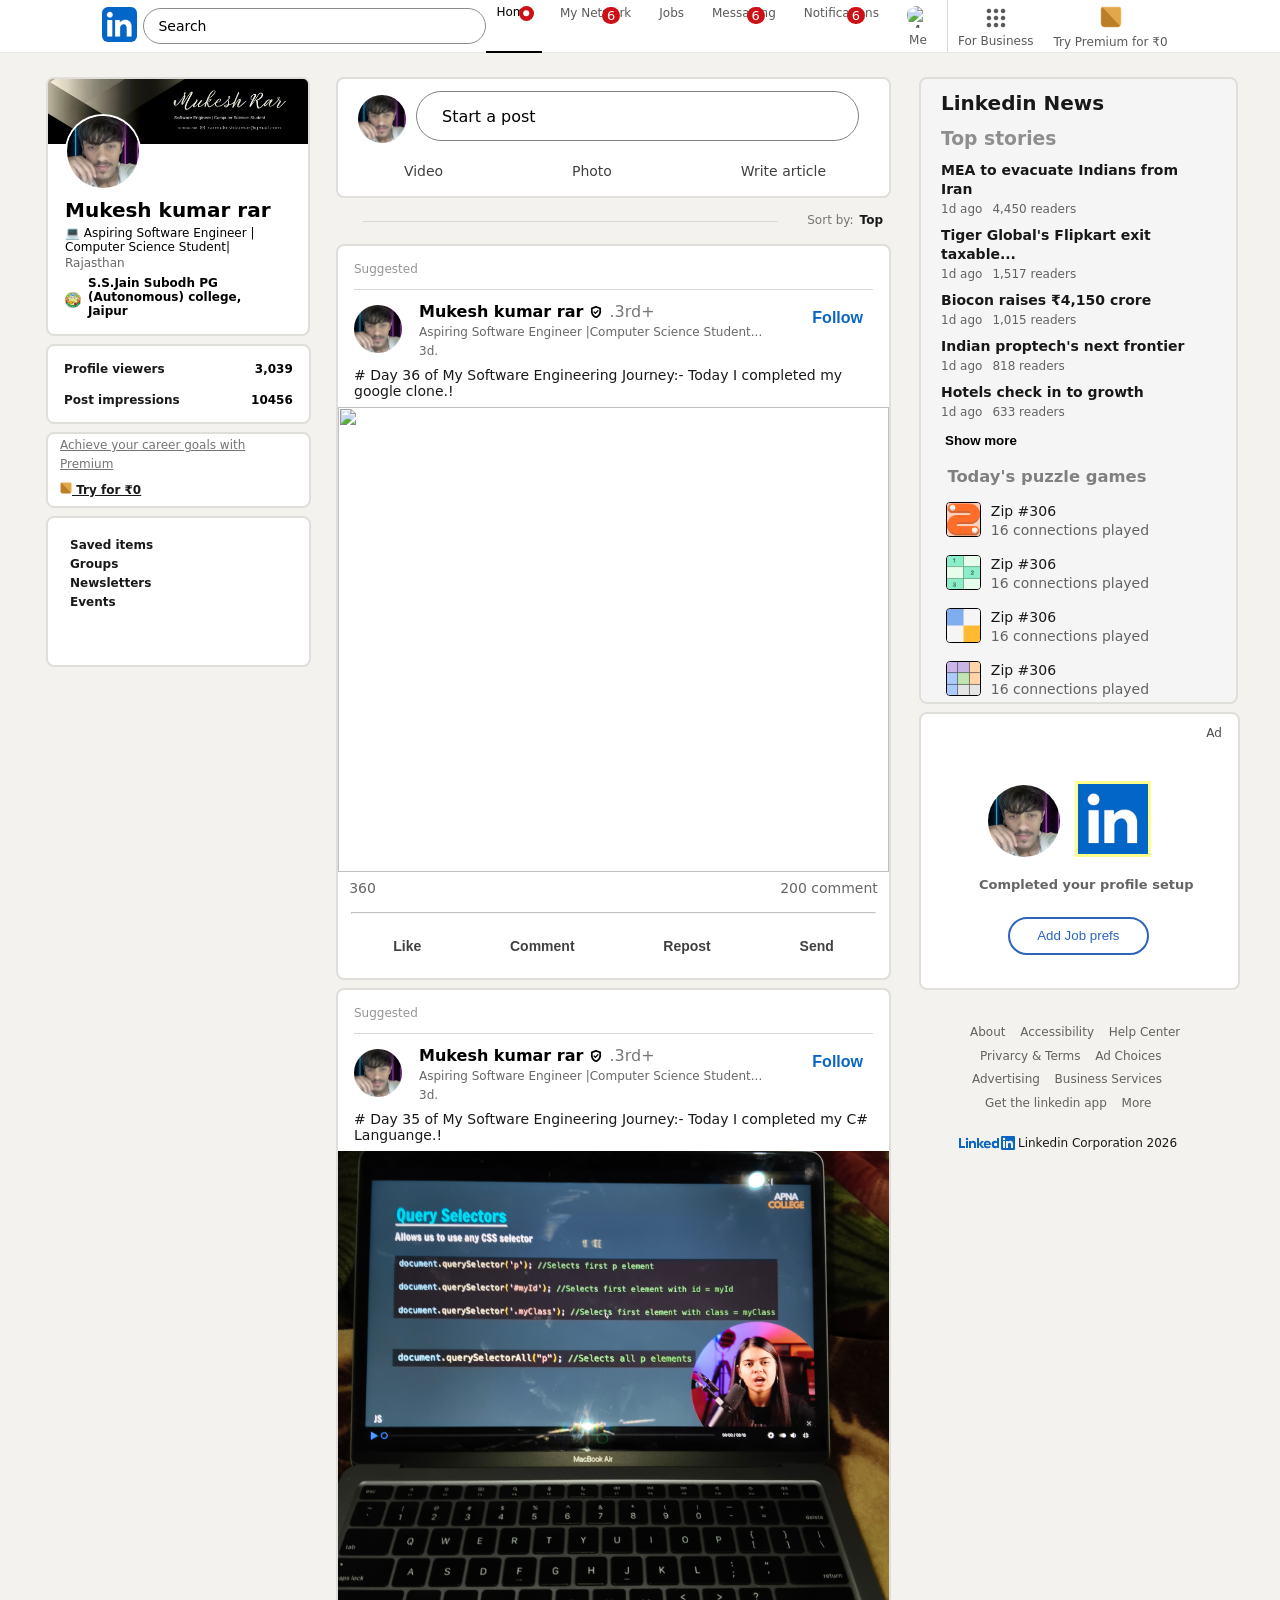
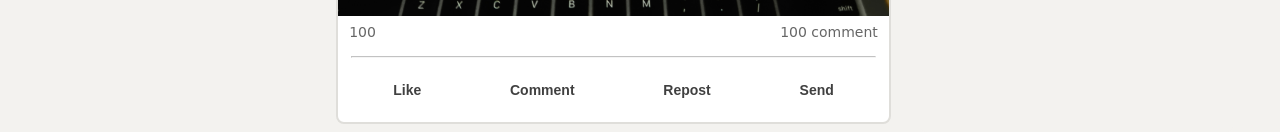
==== index1.html @ 165aaa83 "A responsive Linkedin clone built using HTML and CSS." ====
<!DOCTYPE html>
<html lang="en">

<head>
    <meta charset="UTF-8">
    <meta name="viewport" content="width=device-width, initial-scale=1.0">
    <title>Linkedin</title>

    <!-- Import Font Asswome Icon -->
    <link rel="stylesheet" href="https://cdnjs.cloudflare.com/ajax/libs/font-awesome/7.0.1/css/all.min.css"
        integrity="sha512-2SwdPD6INVrV/lHTZbO2nodKhrnDdJK9/kg2XD1r9uGqPo1cUbujc+IYdlYdEErWNu69gVcYgdxlmVmzTWnetw=="
        crossorigin="anonymous" referrerpolicy="no-referrer" />

    <!--Import Google Fonts-->
    <link rel="stylesheet"
        href="https://fonts.googleapis.com/css2?family=Material+Symbols+Outlined:opsz,wght,FILL,GRAD@24,400,0,0" />

    <!-- add logo of our website in title -->
    <link rel="icon" href="./assets/Linkedin_Logo3.png">
    <title>Linkedin</title>

    <!-- import our css file -->
    <link rel="stylesheet" href="style1.css">

    <!-- import google fonts -->
    <link rel="preconnect" href="https://fonts.googleapis.com">
    <link rel="preconnect" href="https://fonts.gstatic.com" crossorigin>
    <link href="https://fonts.googleapis.com/css2?family=Montserrat:wght@300;400;500;600;700&display=swap"
        rel="stylesheet">

</head>

<body>
    
    <div class="main">

        <div class="nva-bar">
            <div class="left">
                <a href="#">
                    <img src="./assets/Linkedin_Logo3.png" alt="Linkedin Logo">
                </a>
                <div class="search-bar">
                    <div class="search"><i class="fa-solid fa-magnifying-glass"></i> <span class="search-span">Search</span></div>
                </div>
            </div>

            <div class="right">
    
                <a class="nav-item active" href="#">
                    <i class="fa-solid fa-house" style="color: black;"></i>
                    <span>Home</span>
                    <em class="badgeHome"><div class="dot"></div></em>
                </a>
                
                <a class="nav-item" href="#">
                    <i class="fa-solid fa-user-group"></i>
                    <span>My Network</span>
                    <em class="badgeNetwork">6</em>
                </a>
                
                <a class="nav-item" href="#">
                    <i class="fa-solid fa-briefcase"></i>
                    <span>Jobs</span>
                </a>
                
                <a class="nav-item" href="#">
                    <i class="fa-solid fa-comment-dots"></i>
                    <span>Messaging</span>
                    <em class="badgeMessage">6</em>
                </a>
                
                <a class="nav-item" href="#">
                    <i class="fa-solid fa-bell"></i>
                    <span>Notifications</span>
                    <em class="badgeNotifications">6</em>
                </a>
                
                <a class="nav-item" href="#">
                    <img class="avatar" src="https://i.pravatar.cc/40?img=12" alt="Me">
                    <span class="imgspan">Me<i class="fa-solid fa-caret-down down"></i></span>
                
                </a>

                <div class="most-rigmt" style="border-left: 1px solid rgb(215, 215, 215) ;">
        
                    <a class="nav-item" href="#">
                        <!-- <i class="fa-solid fa-table-cells"></i> -->
                        <span class="material-symbols-outlined" style="font-size: 28px;padding-top: 4px;">
                            apps
                        </span>
                        <span style="margin-top: -8px;margin-bottom: 3px;">For Business<i class="fa-solid fa-caret-down down"></i></span>
               
                    </a>

                    <a class="nav-item" href="#">
                        <!-- <i class="fa-solid fa-comment-dots"></i> -->
                        <img src="./assets/premium-icon.png" alt="Premium-logo" class="premium-icon-image">
                        <span>Try Premium for ₹0</span>
                      
                    </a>
                    
                </div>

            </div>
        </div>

        <div class="page1">

            <div class="page1-content">

                <aside class="left-asides">

                    <div class="profile">
                        <div class="profile-banner">
                            <img src="./assets/Linkedin_Banner2.png" alt="profile banner">
                            <div class="profile-image">
                                <img src="./assets/Mukesh10.png" alt="profile image">
                            </div>
                        </div>
                        <div class="profile-info">
                            <h3>Mukesh kumar rar</h3>
                            <p class="tag">💻 Aspiring Software Engineer |<br>Computer Science Student|</p>
                            <p class="state">Rajasthan</p>
                            <img src="./assets/subodh-college-logo.jpeg" alt="college logo">
                            <p class="college-name">S.S.Jain Subodh PG <br> (Autonomous) college,<br>Jaipur</p>
                        </div>
                    </div>

                    <div class="analytics">

                        <div class="content">
                            <a href="#">Profile viewers</a>
                            <span>3,039</span>
                        </div>

                        <div class="content">
                            <a href="#">Post impressions</a>
                            <span>10456</span>
                        </div>

                    </div>

                    <div class="premium-left">

                        <a href="#" class="texts" style="opacity: 0.6;">Achieve your career goals with <br> Premium</br></a>
                        <a href="#" class="premium-img" style="font-weight: 700;"> <img src="./assets/premium-icon.png" alt=""> Try for ₹0</a>
                       
                    </div>

                    <div class="save-third-box">
                        <a href="#"><i class="fa-solid fa-bookmark"></i>Saved items</a><br>
                        <a href="#"><i class="fa-solid fa-people-line"></i>Groups</a><br>
                        <a href="#"><i class="fa-solid fa-newspaper"></i>Newsletters</a><br>
                        <a href="#"><i class="fa-solid fa-calendar"></i>Events</a><br>
                    </div> 

                </aside>

                <div class="two">

                    <main class="main-content">

                        <div class="first-p">

                            <div class="start-post">
                                <a href="#"><img src="./assets/Mukesh10.png" alt="" height="22px" width="22px"></a>
                                <div class="post-section"><span>Start a post</span></div>
                            </div>
                            <div class="start-post-nav">
                                <div class="video"><i class="fa-brands fa-youtube" style="color: rgb(40, 127, 40);"></i> Video</div>
                                <div class="photo"><i class="fa-regular fa-image" style="color:rgb(9, 122, 227)"></i> Photo</div>
                                <div class="Write-artical"><i class="fa-regular fa-newspaper" style="color: rgb(219, 118, 35);"></i> Write article</div>
                            </div>

                        </div>

                        <div class="second-p">
                          
                            <hr style="width: 75%; color: #00000033;opacity: 0.3;" >
                            <div class="content" style="display: flex;"><span style="opacity: 0.6; color: rgb(33, 33, 33);">Sort by:</span><span class="Top" style="opacity: 1; font-weight: 600; color: #000000e6;">Top</span><i class="fa-solid fa-caret-down"></i></div> 

                        </div>

                        <div class="third-p">

                            <!--First post-->
                            <div class="firstpost">
                                
                                <div class="heading">

                                    <div class="text">
                                        <span>Suggested</span>
                                    </div>

                                    <div class="icons">
                                        <i class="fa-solid fa-ellipsis"></i>
                                        <i class="fa-solid fa-xmark"></i>
                                    </div>

                                </div>

                                <div class="second">

                                    <a href="#"><img src="./assets/Mukesh10.png" alt="post-logo"></a>

                                    <div class="post-tital">
                                        <div class="info">
                                            <span class="name">Mukesh kumar rar</span>
                                            <span class="material-symbols-outlined" style="  font-size: 14px;font-weight: 700;">verified_user</span><span style="opacity: 0.9; color: #00000099;">.3rd+</span>
                                        </div>
                                        <span class="title-tag">Aspiring Software Engineer |Computer Science Student...</span><br>
                                        <span style="font-size: 12px; color: #00000099;"> 3d. <i class="fa-solid fa-earth-asia"></i></span>
                                    </div>

                                    <button><i class="fa-solid fa-plus"></i>Follow</button>
                                </div>

                                <div class="third">
                                    <div class="post-info"># Day 36 of My Software Engineering Journey:-
                                    Today I completed my google clone.!</div>
                                    <div class="media">
                                        <img src="./assets/class.jpg" alt="">
                                    </div>
                                </div>

                                <div class="fourth">
                                    <div class="top">
                                        <div class="left">
                                            <span><i class="fa-regular fa-thumbs-up"></i><i class="fa-solid fa-face-laugh-squint" style="color: aquamarine; margin-left: -9px;"></i></span><span style="font-size: 14px; color:#00000099;" class="like-count">360</span>
                                        </div>
                                        <div class="right">
                                            <span style="font-size: 14px; color: #00000099;">200 comment</span>
                                        </div>
                                    </div>
                                    <hr style="width: 95%; height: 0px; opacity: 0.6;">
                                    <div class="bottom">
                                        <div class="right">
                                            <button><i class="fa-regular fa-thumbs-up"></i>Like</button>
                                            <button><i class="fa-regular fa-message"></i>Comment</button>
                                            <button><i class="fa-solid fa-repeat"></i>Repost</button>
                                            <button><i class="fa-solid fa-paper-plane"></i>Send</button>
                                        </div>
                                    </div>
                                </div>

                            </div>
                            <!--second post-->
                            <div class="firstpost">
                            
                                <div class="heading">
                            
                                    <div class="text">
                                        <span>Suggested</span>
                                    </div>
                            
                                    <div class="icons">
                                        <i class="fa-solid fa-ellipsis"></i>
                                        <i class="fa-solid fa-xmark"></i>
                                    </div>
                            
                                </div>
                            
                                <div class="second">
                            
                                    <a href="#"><img src="./assets/Mukesh10.png" alt="post-logo"></a>
                            
                                    <div class="post-tital">
                                        <div class="info">
                                            <span class="name">Mukesh kumar rar</span>
                                            <span class="material-symbols-outlined"
                                                style="  font-size: 14px;font-weight: 700;">verified_user</span><span
                                                style="opacity: 0.9; color: #00000099;">.3rd+</span>
                                        </div>
                                        <span class="title-tag">Aspiring Software Engineer |Computer Science Student...</span><br>
                                        <span style="font-size: 12px; color: #00000099;"> 3d. <i class="fa-solid fa-earth-asia"></i></span>
                                    </div>
                            
                                    <button><i class="fa-solid fa-plus"></i>Follow</button>

                                </div>
                            
                                <div class="third">
                                    <div class="post-info"># Day 35 of My Software Engineering Journey:-
                                        Today I completed my C# Languange.!</div>
                                    <div class="media">
                                        <img src="./assets/selector.jpg" alt="">
                                    </div>
                                </div>
                            
                                <div class="fourth">

                                    <div class="top">
                                        <div class="left">
                                            <span><i class="fa-regular fa-thumbs-up"></i><i class="fa-solid fa-face-laugh-squint"
                                                    style="color: aquamarine; margin-left: -9px;"></i></span><span
                                                style="font-size: 14px; color:#00000099;" class="like-count">100</span>
                                        </div>
                                        <div class="right">
                                            <span style="font-size: 14px; color: #00000099;">100 comment</span>
                                        </div>
                                    </div>

                                    <hr style="width: 95%; height: 0px; opacity: 0.6;">

                                    <div class="bottom">
                                        <div class="right">
                                            <button><i class="fa-regular fa-thumbs-up"></i>Like</button>
                                            <button><i class="fa-regular fa-message"></i>Comment</button>
                                            <button><i class="fa-solid fa-repeat"></i>Repost</button>
                                            <button><i class="fa-solid fa-paper-plane"></i>Send</button>
                                        </div>
                                    </div>

                                </div>
                            
                            </div>

                        </div>

                    </main>
                
                    <aside class="right-asides">

                        <div class="first-section">

                            <div class="side-bar-heading">

                                <h2>Linkedin News</h2>

                                <!-- <span><i class="fa-solid fa-square-info"></i></span> -->
                                <!-- <span><i class="fa-solid fa-circle-info"></i></span> -->
                                <span><i class="fa-solid fa-info"></i></span>

                            </div>

                            <div class="side-bar-top-story">
                                <h3>Top stories</h3>
                            </div>

                            <div class="all-links">

                                <div class="list1">
                                    <a href="#">MEA to evacuate Indians from Iran</a><br>
                                    <span>1d ago<i class="fa-solid fa-circle" class="icons-dot"></i>4,450 readers</span>
                                </div>
                                <div class="list1">
                                    <a href="#">Tiger Global's Flipkart exit taxable...</a><br>
                                    <span>1d ago<i class="fa-solid fa-circle" class="icons-dot"></i>1,517 readers</span>
                                </div>
                                <div class="list1">
                                    <a href="#">Biocon raises ₹4,150 crore</a><br>
                                    <span>1d ago<i class="fa-solid fa-circle" class="icons-dot"></i>1,015 readers</span>
                                </div>
                                <div class="list1">
                                    <a href="#">Indian proptech's next frontier</a><br>
                                    <span>1d ago<i class="fa-solid fa-circle" class="icons-dot"></i>818 readers</span>
                                </div>
                                <div class="list1">
                                    <a href="#">Hotels check in to growth</a><br>
                                    <span>1d ago<i class="fa-solid fa-circle" class="icons-dot"></i>633 readers</span>
                                </div>

                            </div>

                            <button>Show more<i class="fa-solid fa-chevron-down" style="margin-left: 3px;"></i></button>

                            <div class="gameing-section">
                        
                                <div class="game-heading">
                                    <h3>Today's puzzle games</h3>
                                </div>
                                
                                <div class="allgames">
                                    
                                    <div class="game1">

                                        <img src="./assets/orange_icon_128.png" alt="">

                                        <div class="game1-info">

                                            <div class="game1-title">
                                                <span class="first-span">Zip #306</span><br>
                                                <span class="second-span">16 connections played</span>
                                            </div>
                                            
                                            <div class="game1-icon">
                                                <i class="fa-solid fa-chevron-right"></i>
                                            </div>

                                        </div>

                                    </div>

                                    <div class="game2">

                                        <img src="./assets/icon_128.png" alt="">
                                        
                                        <div class="game2-info">
                                        
                                            <div class="game2-title">
                                                <span class="first-span">Zip #306</span><br>
                                                <span class="second-span">16 connections played</span>
                                            </div>
                                        
                                            <div class="game2-icon">
                                                <i class="fa-solid fa-chevron-right"></i>
                                            </div>
                                        
                                        </div>

                                    </div>

                                    <div class="game3">

                                        <img src="./assets/blue_yellow_icon_128.png" alt="">
                                        
                                        <div class="game3-info">
                                        
                                            <div class="game3-title">
                                                <span class="first-span">Zip #306</span><br>
                                                <span class="second-span">16 connections played</span>
                                            </div>
                                        
                                            <div class="game3-icon">
                                                <i class="fa-solid fa-chevron-right"></i>
                                            </div>
                                        
                                        </div>

                                    </div>

                                    <div class="game4">

                                        <img src="./assets/grid_icon_128_v2.png" alt="">
                                        
                                        <div class="game4-info">
                                        
                                            <div class="game4-title">
                                                <span class="first-span">Zip #306</span><br>
                                                <span class="second-span">16 connections played</span>
                                            </div>
                                        
                                            <div class="game4-icon">
                                                <i class="fa-solid fa-chevron-right"></i>
                                            </div>
                                        
                                        </div>

                                    </div>

                                </div>

                                <!-- <ul>
                                    <li>
                                        <a href="#">
                                            <div class="game1">

                                                <img src="./assets/orange_icon_128.png" alt="">
                                                <div class="game1-info">
                                                   
                                                   <div class="content">
                                                        <span class="game-name">Zip #306</span><br>
                                                        <span class="game-state">16 connections played</span>
                                                    </div>

                                                    <div class="game1-icon">
                                                        <i class="fa-solid fa-chevron-right"></i>
                                                    </div>
                                                  
                                                </div>

                                            </div>
                                        </a>
                                    </li>
                                     <li>
                                        <a href="#">
                                            <div class="game2">
                                                <img src="./assets/icon_128.png" alt="">
                                                <div class="game2-info"></div>
                                            </div>
                                        </a>
                                    </li>
                                    <li>
                                        <a href="#">
                                            <div class="game3">
                                                <img src="./assets/blue_yellow_icon_128.png" alt="">
                                                <div class="game3-info"></div>
                                            </div>
                                        </a>
                                    </li>
                                    <li>
                                        <a href="#">
                                            <div class="game4">
                                                <img src="./assets/grid_icon_128_v2.png" alt="">
                                                <div class="game4-info"></div>
                                            </div>
                                        </a>
                                    </li>
                                </ul> -->

                            </div>

                            <button class="last-button">Show more<i class="fa-solid fa-chevron-down" style="margin-left: 3px;"></i></button>

                        </div>

                        <div class="second-section">


                            <div class="icons">
                                <span style="font-size: 12px;">Ad</span><i class="fa-solid fa-ellipsis"></i>
                            </div>

                            <div class="two-images">

                                <img src="./assets/Mukesh10.png" alt="mukesh profile" class="first-img">
                                <img src="./assets/Linkedin_Logo3.png" alt="Linkedin logo" class="second-img">

                            </div>

                            <div class="second-section-info">

                                <h2>Completed your profile setup</h2>
                                <button>Add Job prefs</button>

                            </div>

                            
                        </div>

                        <div class="footer">

                            <ul>

                                <li><a href="#">About</a></li>
                                <li><a href="#">Accessibility</a></li>
                                <li><a href="#">Help Center</a></li>
                                <li style="margin-left: 10px;"><a href="#">Privarcy & Terms<i class="fa-solid fa-caret-down"></i></a></li>
                                <li><a href="#">Ad Choices</a></li>
                                <li style="margin-left: 2px;"><a href="#">Advertising</a></li>
                                <li><a href="#">Business Services<i class="fa-solid fa-caret-down"></i></a></li>
                                <li style="margin-left: 15px;"><a href="#">Get the linkedin app</a></li>
                                <li><a href="#">More</a></li>

                            </ul>

                            <div class="footer-title">
                            <img src="./assets/linkedin-footer.svg" alt=""><span class="second-span">Linkedin Corporation <i class="fa-regular fa-copyright"></i> 2026</span>
                            </div>

                        </div>

                    </aside>

                </div>

            </div>

        </div>

    </div>

</body>

</html>
---- style1.css ----
body {
  margin: 0%;
  padding: 0%;
  font-family:
    -apple-system, system-ui, BlinkMacSystemFont, "Segoe UI", Roboto,
    "Helvetica Neue", Arial, sans-serif;
  background-color: #f3f2ef;
}

.nva-bar {
  height: 52px;
  background-color: #ffff;
  position: sticky;
  top: 0%;
  z-index: 1000;
  border-bottom: 1px solid #e6e6e6;
  display: flex;
  align-items: center;
  justify-content: space-between;
  padding-left: 8vw;
  padding-right: 8vw;
  /* padding-left: 16px;
  padding-right: 16px; */
  margin-bottom: 24px;
}

.left {
  display: flex;
  align-items: center;
  flex: 1;
  /* flex-shrink: 1; */
  min-width: 0;
}

.left a img {
  width: 35px;
  height: 35px;
  border-radius: 6px;
  margin-right: 6px;
}

.search-bar {
  display: flex;
  align-items: center;
  gap: 10px;
  height: 34px;
  min-width: 120px; /* small screen me bhi fit */
  max-width: 360px;
  width: auto;
  flex: 1;
  border: 1px solid #8c8c8c;
  border-radius: 999px;
  padding: 0 14px;
  background: #fff;
}

.search-bar .search {
  border: none;
  outline: none;
  width: 100%;
  font-size: 14px;
  background: transparent;
}

.right {
  display: flex;
  align-items: center;
  gap: 8px;
  flex-shrink: 1;
}

.right .active {
  color: #000;
  border-bottom: 2px solid #000;
}

.nav-item {
  display: flex;
  flex-direction: column;
  align-items: center;
  padding: 0px 10px 0px 10px;

  text-decoration: none;
  position: relative;
  height: 52px;
  gap: 3px;
  color: #5a5a5a;
}

.nav-item span {
  font-size: 12px;
}

.nav-item i {
  font-size: 24px;
  line-height: 28px;
  padding-top: 3px;
}

.nav-item .avatar {
  width: 22px;
  height: 22px;
  border-radius: 50%;
  object-fit: cover;
  background-position: center;
  padding-top: 6px;
}

.nav-item .down {
  font-size: 12px;
  margin-top: -2px;
}

.nav-item .imgspan {
  margin-top: -5px;
}

.badgeHome {
  position: absolute;
  top: 7px;
  right: 8px;
  font-style: normal;
  font-size: 13px;
  background: #cc1016;
  border-radius: 50%;
  color: #fff;
  /* padding: 2px 5px; */
  border-radius: 999px;
  line-height: 1;
  height: 15px;
  width: 15px;
}

.badgeHome .dot {
  height: 6px;
  width: 6px;
  background-color: white;
  border-radius: 50%;
  transform: translate(70%, 70%);
}

.badgeNetwork {
  position: absolute;
  top: 7px;
  right: 21px;
  font-style: normal;
  font-size: 13px;
  background: #cc1016;
  border-radius: 50%;
  color: #fff;
  padding: 2px 5px;
  border-radius: 999px;
  line-height: 1;
}

.badgeMessage {
  position: absolute;
  top: 7px;
  right: 21px;
  font-style: normal;
  font-size: 13px;
  background: #cc1016;
  border-radius: 50%;
  color: #fff;
  padding: 2px 5px;
  border-radius: 999px;
  line-height: 1;
}

.badgeNotifications {
  position: absolute;
  top: 7px;
  right: 24px;
  font-style: normal;
  font-size: 13px;
  background: #cc1016;
  border-radius: 50%;
  color: #fff;
  padding: 2px 5px;
  border-radius: 999px;
  line-height: 1;
}

.most-rigmt {
  display: flex;
  align-items: center;
}

.nav-item .premium-icon-image {
  height: 22px;
  width: 22px;
  padding-top: 6px;
  padding-bottom: 4px;
}

@media (max-width: 1188px) {
  .search-bar {
    width: fit-content;
    border: none;
    margin-right: 1rem;
  }
}
/* 
.page1 {
  max-width: 1158px;

  transform: translate(126px);
  padding: 0 0px;
  background-color: honeydew;
} */
/* 
.page1-content {
  display: grid;
  grid-template-columns: 225px minmax(0, 555px) 300px;
  gap: 24px;
  margin: 0px 112.5px;
  height: 90vh;
}

.first {
  height: 574.47px;
  background-color: #cc1016;
}

.left-asides {
  overflow: hidden;
}

.main-content {
  background-color: palegreen;
}

.first-p {
  width: 100%;
  min-height: 116px;
  background-color: black;
}

.right-asides {
  background-color: rgb(231, 251, 152);
}

.first-r {
  width: 100%;
  height: 617px;
  background-color: #5a5a5a;
}

.second-r {
  width: 100%;
  height: 393px;
  background-color: aqua;
} */

.page1 {
  width: 100%;
  background: #f3f2ef;
  min-height: 90vh;
}

/* .page1-content {
  background: #f3f2ef;
  margin-left: 114px;
  margin-right: 122px;
  display: flex;
  height: 100%;
} */

.page1-content {
  max-width: 1188px;
  margin: 0 auto;
  padding: 0 16px;
  display: flex;
  gap: 14px;
  align-items: flex-start;
}

.left-asides {
  flex: 0 0 260px; /* fixed sidebar */
  position: sticky;
  top: 76px;
  align-self: flex-start;
  background-color: #f3f2ef;
  margin-right: 1rem;
  border-radius: 8px;
}

.left-asides .profile {
  width: 100%;
  height: 239px;
  /* background-color: rgb(255, 255, 255); */
  background-color: rgb(255, 255, 255);
  border-radius: 8px;
  padding-bottom: 1rem;
  margin-bottom: 0.5rem;
  border-radius: 8px;
  border: 2px solid #dfdeda;
}

.profile .profile-banner {
  position: relative;
  margin-bottom: 50px;
}

.profile .profile-banner img {
  width: 100%;
  border-top-left-radius: 5px;
  border-top-right-radius: 5px;
}

.profile .profile-banner .profile-image img {
  width: 72px;
  height: 72px;
  border-radius: 50%;
  background-position: center;
  background-size: cover;
  object-fit: cover;
  overflow: hidden;
  position: absolute;
  top: 35px;
  left: 17px;
  border-top: 2px solid white;
  border-left: 2px solid white;
  border-right: 2px solid white;
}

.profile .profile-info {
  width: 100%;
  padding-left: 17px;
}

.profile .profile-info h3 {
  font-size: 20px;
}

.profile .profile-info p {
  font-size: 12px;
  margin-top: 4px;
}

.profile .profile-info .tag {
  margin-top: -16px;
}

.profile .profile-info .state {
  margin-top: -10px;
  opacity: 0.6;
}

.profile .profile-info .college-name {
  margin-top: -36px;
  margin-left: 23px;
  font-size: 12px;
  font-weight: 700;
}

.profile .profile-info img {
  margin-right: 4px;
  height: 16px;
  width: 16px;
  margin-top: 10px;
}

.left-asides .analytics {
  width: 88%;
  height: 44px;
  background-color: #ffffff;
  border-radius: 8px;
  margin-bottom: 0.5rem;
  padding: 1rem;
  border: 2px solid #dfdeda;
}

.left-asides .analytics .content {
  display: flex;
  /* align-items: center; */
  justify-content: space-between;
  font-size: 12px;
  font-weight: 600;
}

.left-asides .analytics .content a {
  text-decoration: none;
  color: #000000e6;
  margin-bottom: 17px;
}

.left-asides .analytics .content a:hover {
  text-decoration: underline;
}

.left-asides .analytics .content span:hover {
  text-decoration: underline;
}

.left-asides .premium-left {
  width: 91%;
  height: 72px;
  background-color: #ffffff;
  margin-bottom: 0.5rem;
  border-radius: 8px;
  padding: 0px 12px;
  border: 2px solid #dfdeda;
}

.left-asides .premium-left:hover a {
  text-decoration: none;
}

.left-asides .premium-left a {
  font-size: 12px;
  color: #000000e6;
}

.left-asides .premium-left .texts {
  margin-top: 5px;
}

.left-asides .premium-left a img {
  height: 12px;
  width: 12px;
  margin-top: 10px;
}

.left-asides .save-third-box {
  width: 88%;
  height: 115px;
  background-color: white;
  border-radius: 8px;
  padding: 1rem;
  border: 2px solid #dfdeda;
}

.left-asides .save-third-box a:hover {
  text-decoration: underline;
}

.left-asides .save-third-box a i {
  margin-bottom: 15px;
}

.left-asides .save-third-box i {
  margin-right: 6px;
}

.left-asides .save-third-box a {
  font-size: 12px;
  font-weight: 700;
  color: #000000e6;
  text-decoration: none;
}

.two {
  display: flex;
  /* overflow: auto; */
  overflow: visible;
}

.main-content {
  /* width: 565px; */
  /* background-color: aqua; */
  /* background-color: #ffffff; */
  margin-right: 2rem;
  background-color: #f3f2ef;
  /* background: #f3f2ef; */
  flex: 1 1 0; /* center takes remaining */
  min-width: 0;
}

.main-content .first-p {
  width: 100%;
  min-height: 116px;
  background-color: #ffffff;
  border-radius: 8px;
  border: 2px solid #dfdeda;
  overflow: hidden;
}

.main-content .first-p .start-post {
  width: 100%;
  height: 48%;
  /* background-color: green; */
  display: flex;
  background-color: #ffffff;
  margin-top: 8px;
}

.main-content .first-p .start-post img {
  height: 48px;
  width: 48px;
  border-radius: 50%;
  margin-left: 20px;
  margin-right: 10px;
  background-position: center;
  background-size: cover;
  object-fit: cover;
  overflow: hidden;
  margin-top: 8px;
}

.main-content .first-p .start-post .post-section {
  /* max-width: 383px; */
  width: 80%;
  height: 48px;
  margin: 4px 0px;
  border: 1px solid gray;
  border-radius: 80px;
  display: flex;
  align-items: center;
}

.main-content .first-p .start-post .post-section span {
  margin-left: 25px;
  font-weight: 300;
}

.main-content .first-p .start-post-nav {
  width: 100%;
  min-height: 53%;
  background-color: rgb(255, 255, 255);
  margin: 0px 0px;
  display: flex;
  justify-content: space-around;
  align-items: center;
  font-size: 14px;
  color: #000000bf;
  margin-bottom: 4px;
}

.main-content .first-p .start-post-nav i {
  margin-right: 3px;
  font-size: 18px;
}

.main-content .first-p .start-post-nav div {
  padding: 0.75rem 0.8rem;
}

.main-content .first-p .start-post-nav div:hover {
  background-color: #f3f3f3;
  border-radius: 5px;
}

.main-content .second-p {
  width: 100%;
  height: 1rem;
  /* background-color: hotpink; */
  margin-top: 15px;
  margin-bottom: 15px;
  display: flex;
}

.main-content .second-p .content span {
  margin-right: 4px;
  margin-left: 2px;
  font-size: 12px;
}

.main-content .firstpost {
  width: 100%;
  /* background-color: green; */
  border-radius: 8px;
  background-color: #ffffff;
  border: 2px solid #dfdeda;
  margin-bottom: 0.5rem;
}

.main-content .firstpost .heading {
  display: flex;
  justify-content: space-between;
  align-items: center;
  margin: 0rem 1rem;
  padding: 12px 0px 12px 0px;
  border-bottom: 1px solid rgb(216, 215, 215);
  background-color: #ffffff;
}

.main-content .firstpost .heading .text span {
  color: #00000099;
  font-size: 12px;
  opacity: 0.7;
}

.main-content .firstpost .heading .icons {
  color: #000000bf;
  font-size: 14px;
  opacity: 0.7;
}

.main-content .firstpost .second {
  display: flex;
  align-items: center;
  justify-content: space-between;
  padding: 0.75rem 1rem 0rem 1rem;
  margin-bottom: 0.5rem;
  gap: 2px;
  /* background-color: #d3dd66; */
}

.main-content .firstpost .second a img {
  height: 48px;
  width: 48px;
  object-fit: cover;
  overflow: hidden;
  border-radius: 50%;
  margin-right: 15px;
  /* flex: 0 0 48px; */
}

/* text block should take remaining width */
.main-content .firstpost .second .post-tital {
  flex: 1;
  min-width: 0; /* IMPORTANT: allow text to shrink */
  margin-right: 0 !important;
}

.main-content .firstpost .second .post-tital .info {
  /* width: 70%; */
  width: auto !important;
  min-width: 0;
  display: flex;
  align-items: center;
  gap: 6px;
  flex-wrap: wrap;
}

.main-content .firstpost .second .post-tital .info .name {
  font-size: 16px;
  font-weight: 600;
}
.main-content .firstpost .second .post-tital .title-tag {
  font-size: 12px;
  color: #00000099;
}

.main-content .firstpost .second .post-tital {
  margin-right: 3.5rem;
}

.main-content .firstpost .second button {
  display: inline-flex;
  /* align-items: center; */
  justify-content: center;
  gap: 6px;

  background: transparent;
  border: none;

  color: #0a66c2;
  font-weight: 600;
  font-size: 16px;

  padding: 10px 10px;

  line-height: 1;
  cursor: pointer;
  margin-top: -25px;
}

.main-content .firstpost .second button i {
  font-size: 18px;
  line-height: 1;
}

.main-content .firstpost .second button:hover {
  background: #edf3fc;
  border-radius: 6px;
}

.main-content .firstpost .third {
  width: 100%;
}

.main-content .firstpost .third .post-info {
  margin: 0rem 1rem;
  font-size: 14px;
  color: #000000e6;
  margin-bottom: 8px;
}

.main-content .firstpost .third .media {
  width: 100%;
  height: 465px;
}

.main-content .firstpost .third .media img {
  width: 100%;
  height: 465px;
  object-fit: cover;
  overflow: hidden;
}

.main-content .firstpost .fourth {
  width: 100%;
  min-height: 81px;
  margin-bottom: 0.5rem;
}

.main-content .firstpost .fourth .top {
  display: flex;
  align-items: center;
  justify-content: space-between;
  padding-left: 0.7rem;
  padding-right: 0.7rem;
}

.main-content .firstpost .fourth .top .left {
  width: 100%;
  min-height: 32px;
}

.main-content .firstpost .fourth .top .left i {
  color: rgb(78, 188, 242);
}

.main-content .firstpost .fourth .top .right:hover {
  text-decoration: underline;
}

.main-content .firstpost .fourth .top .left .like-count:hover {
  text-decoration: underline;
}

.main-content .firstpost .fourth .bottom .right {
  width: 100%;
  min-height: 48px;
  display: flex;
  align-items: center;
  justify-content: space-evenly;
}

.main-content .firstpost .fourth .bottom .right button {
  padding: 0.9rem 1.6rem 0.9rem 1.1rem;
  font-size: 14px;
  color: #000000bf;
  font-weight: 700;
  border: none;
  background-color: #ffffff;
  overflow: hidden;
}

.main-content .firstpost .fourth .bottom .right button:hover {
  background-color: #f3f3f3;
  border-radius: 8px;
}

.main-content .firstpost .fourth .bottom .right button i {
  margin: 0.25rem;
}

.right-asides {
  /* width: 315px; */
  flex: 0 0 315px;
  /* background-color: rgb(229, 98, 46); */
  background-color: #f3f2ef;
  border-radius: 8px;
  /* overflow: hidden; */
}

.right-asides .first-section {
  width: 100%;
  max-height: 594.75px;
  background-color: whitesmoke;
  padding: 0.75rem 0rem 1rem 0rem;
  margin-bottom: 0.5rem;
  border: 2px solid #dfdeda;
  overflow: hidden;
  object-fit: cover;
  border-radius: 8px;
}

.right-asides .first-section .side-bar-heading {
  padding: 0rem 0.5rem 0.5rem 1.25rem;
  display: flex;
  /* align-items: center; */
  justify-content: space-between;
}

.right-asides .first-section .side-bar-heading h2 {
  font-size: 20px;
  color: #000000e6;
  margin-top: 0px;
}

.right-asides .first-section .side-bar-top-story {
  padding-left: 1.25rem;
  margin-top: -30px;
  opacity: 0.7;
  color: #00000099;
}

.right-asides .first-section .all-links {
  margin-top: -8px;
}

.right-asides .first-section .list1 {
  padding: 0rem 0.75rem 0rem 1.25rem;
  margin-bottom: 0.5rem;
}

.right-asides .first-section .list1 a {
  font-size: 14px;
  color: #000000e6;
  padding: 0.25rem 1rem 0rem 0rem;
  text-decoration: none;
  font-weight: 700;
}

.right-asides .first-section .all-links .list1 i {
  font-size: 3px;
  margin-left: 5px;
  margin-right: 5px;
  transform: translateY(-2px);
}

.right-asides .first-section .list1:hover {
  background-color: #e6e6e6;
}

.right-asides .first-section .list1 span {
  font-size: 12px;
  color: #00000099;
}

.right-asides .first-section button {
  padding: 0.335rem 0.5rem 0.335rem 0.5rem;
  margin: 0px 0px 0.75rem 1rem;
  border: none;
  background-color: transparent;
  font-weight: 700;
}

.right-asides .first-section button:hover {
  background-color: #e6e6e6;
  border-radius: 5px;
}

.right-asides .first-section .gameing-section {
  width: 100%;
  /* margin-left: 1.65rem; */
}

.right-asides .first-section .game-heading {
  margin-top: -15px;
  color: #00000099;
  opacity: 0.8;
  font-size: 14px;
  margin-left: 1.65rem;
}

.right-asides .first-section .allgames {
  width: 100%;
  /* background-color: #d3dd66; */
  /* padding-left: 1.65rem; */
  margin-top: -7px;
}

.right-asides .first-section .game1 {
  width: 100%;
  height: 48px;
  /* background-color: #33aac5; */
  display: flex;
  align-items: center;
  margin-bottom: 5px;
  padding-left: 1.55rem;
}

.right-asides .first-section .game1:hover {
  background-color: #e6e6e6;
}

.right-asides .first-section .game1 img {
  width: 33px;
  height: 33px;
  border: 1px solid black;
  border-radius: 4px;
  margin-right: 10px;
}

.right-asides .first-section .game1 .game1-info {
  display: flex;
  align-items: center;
}

.right-asides .first-section .game1 .game1-info .game1-title .first-span {
  color: #000000e6;
  font-size: 14px;
}

.right-asides .first-section .game1 .game1-info .game1-title .second-span {
  color: #00000099;
  font-size: 14px;
}

.right-asides .first-section .game1 .game1-info .game1-icon {
  margin-left: 4rem;
}

.right-asides .first-section .game2 {
  width: 100%;
  height: 48px;
  /* background-color: #33aac5; */
  display: flex;
  align-items: center;
  margin-bottom: 5px;
  padding-left: 1.55rem;
}

.right-asides .first-section .game2:hover {
  background-color: #e6e6e6;
}

.right-asides .first-section .game2 img {
  width: 33px;
  height: 33px;
  border: 1px solid black;
  border-radius: 4px;
  margin-right: 10px;
}

.right-asides .first-section .game2 .game2-info {
  display: flex;
  align-items: center;
}

.right-asides .first-section .game2 .game2-info .game2-title .first-span {
  color: #000000e6;
  font-size: 14px;
}

.right-asides .first-section .game2 .game2-info .game2-title .second-span {
  color: #00000099;
  font-size: 14px;
}

.right-asides .first-section .game2 .game2-info .game2-icon {
  margin-left: 4rem;
}

.right-asides .first-section .game3 {
  width: 100%;
  height: 48px;
  /* background-color: #33aac5; */
  display: flex;
  align-items: center;
  margin-bottom: 5px;
  padding-left: 1.55rem;
}

.right-asides .first-section .game3:hover {
  background-color: #e6e6e6;
}

.right-asides .first-section .game3 img {
  width: 33px;
  height: 33px;
  border: 1px solid black;
  border-radius: 4px;
  margin-right: 10px;
}

.right-asides .first-section .game3 .game3-info {
  display: flex;
  align-items: center;
}

.right-asides .first-section .game3 .game3-info .game3-title .first-span {
  color: #000000e6;
  font-size: 14px;
}

.right-asides .first-section .game3 .game3-info .game3-title .second-span {
  color: #00000099;
  font-size: 14px;
}

.right-asides .first-section .game3 .game3-info .game3-icon {
  margin-left: 4rem;
}

.right-asides .first-section .game4 {
  width: 100%;
  height: 48px;
  /* background-color: #33aac5; */
  display: flex;
  align-items: center;
  margin-bottom: 5px;
  margin-left: 1.55rem;
}

.right-asides .first-section .game4:hover {
  background-color: #e6e6e6;
}

.right-asides .first-section .game4 img {
  width: 33px;
  height: 33px;
  border: 1px solid black;
  border-radius: 4px;
  margin-right: 10px;
}

.right-asides .first-section .game4 .game4-info {
  display: flex;
  align-items: center;
}

.right-asides .first-section .game4 .game4-info .game4-title .first-span {
  color: #000000e6;
  font-size: 14px;
}

.right-asides .first-section .game4 .game4-info .game4-title .second-span {
  color: #00000099;
  font-size: 14px;
}

.right-asides .first-section .game4 .game4-info .game4-icon {
  margin-left: 4rem;
}

.right-asides .first-section .last-button {
  padding: 0.335rem 0.5rem 0.335rem 0.5rem;
  margin: 0px 0px 0rem 1rem;
  border: none;
  background-color: transparent;
  font-weight: 700;
}

.right-asides .first-section .last-button:hover {
  background-color: #e6e6e6;
  border-radius: 5px;
}

.right-asides .second-section {
  width: 93%;
  height: 250px;
  background-color: #ffffff;
  padding: 0.75rem;
  border: 2px solid #dfdeda;
  border-radius: 8px;
  position: sticky;
  top: 76px;
}

.right-asides .second-section .icons {
  display: flex;
  justify-content: flex-end;
}

.right-asides .second-section .icons span {
  opacity: 0.7;
  margin-right: 4px;
}

.right-asides .second-section .two-images .first-img {
  width: 72px;
  height: 72px;
  border-radius: 50%;
  object-fit: cover;
  overflow: hidden;
  margin-left: 55px;
  margin-top: 45px;
  margin-right: 10px;
}

.right-asides .second-section .two-images .second-img {
  width: 70px;
  height: 70px;
  border: 3px solid rgb(254, 254, 139);
}

.right-asides .second-section .second-section-info h2 {
  color: #000000;
  font-size: 13px;
  padding: 0.6px 1rem;
  opacity: 0.6;
  margin-top: 16px;
  margin-left: 30px;
}

.right-asides .second-section .second-section-info button {
  padding: 0.6rem 1.7rem;
  border-radius: 100px;
  border: 2px solid #2d65bc;
  color: #2d65bc;
  margin-top: 13px;
  margin-left: 75px;
  background-color: transparent;
}

.right-asides .footer {
  width: 100%;
  min-height: 127px;
  background-color: #f3f2ef;
  margin-left: 3px;
  margin-top: 1rem;
  position: sticky;
  top: 365px;
}

.right-asides .footer ul {
  list-style: none;
  /* margin: 1rem 1.5rem 1rem 1.5rem; */
  padding-top: 15px;
  margin-left: 8px;
}

.right-asides .footer ul li {
  display: inline-block;
  padding-right: 0.6rem;
  padding-bottom: 0.3rem;
}

.right-asides .footer ul li a {
  font-size: 12px;
  color: #00000099;
  text-decoration: none;
}

.right-asides .footer ul li a:hover {
  color: #2d65bc;
  text-decoration: underline;
}

.right-asides .footer .footer-title img {
  margin-bottom: -3px;
  margin-left: 2.3rem;
}

.right-asides .footer .footer-title .second-span {
  color: #000000e6;
  font-size: 12px;
  margin-left: 0.2rem;
}

/* Responsivenes media queryes */
/* 
@media (max-width: 1024px) {
  .page1-content {
    gap: 16px;
  }

  .right-asides {
    display: none; 
  }

  .main-content {
    margin-right: 0;
  }
}

@media (max-width: 768px) {
  .left-asides {
    display: none;
  }

  .page1-content {
    padding: 0 12px;
  }
}

/*Nav bar*/
/* 
@media (max-width: 900px) {
  .search-bar {
    max-width: 44px;
    padding: 0 10px;
    border: none;
  }
  .search-bar .search {
    font-size: 0;
  }
  .search-bar .search i {
    font-size: 16px; 
  }
}

@media (max-width: 768px) {
  .nva-bar {
    padding-left: 8px;
    padding-right: 8px;
    margin-bottom: 12px;
  }

  .left {
    min-width: 0;
  }
  .right {
    flex-shrink: 1;
  }

  .search-bar {
    flex: 1;
    min-width: 44px;
    max-width: 140px;
    border: none;
  }
}  */

/* ===== TABLET (<=1024px) ===== */
@media (max-width: 1024px) {
  .page1-content {
    gap: 16px;
    padding: 0 12px;
  }
  .right-asides {
    display: none;
  }
  .main-content {
    margin-right: 0;
  }
  .search-span {
    display: none;
  }
}

/* ===== MOBILE (<=930px) ===== */
@media (max-width: 930px) {
  /* Only feed */
  .left-asides {
    display: none;
  }
  .right-asides {
    display: none;
  }

  .page1-content {
    padding: 0 10px;
  }
  .two,
  .main-content {
    width: 100%;
  }

  /* navbar compact */
  .nva-bar {
    padding-left: 10px;
    padding-right: 10px;
    margin-bottom: 12px;
  }

  .nav-item span {
    display: none;
  }
  .nav-item {
    padding: 0 6px;
  }

  .badgeNetwork,
  .badgeMessage,
  .badgeNotifications {
    right: 4px;
    font-size: 11px;
    padding: 1px 4px;
  }

  /* hide business+premium on small phones */
  .most-rigmt {
    display: none;
  }
}
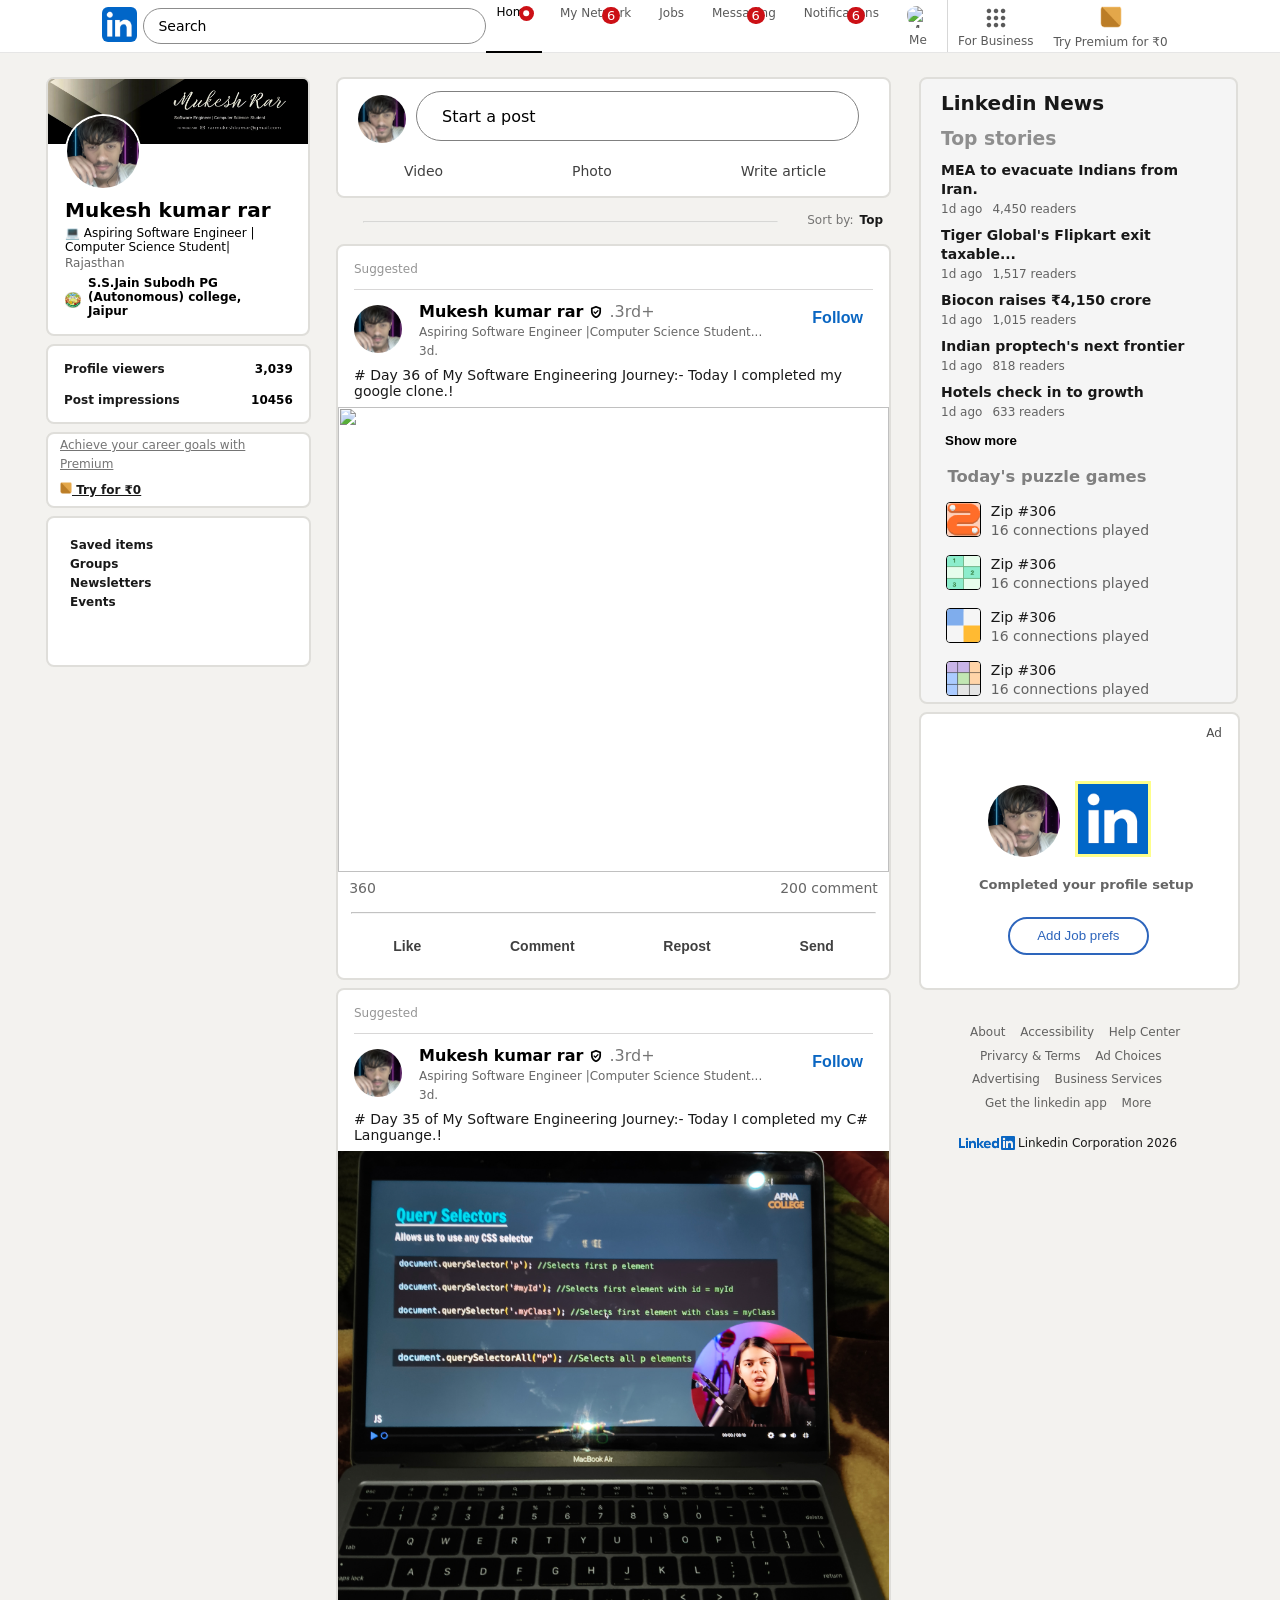
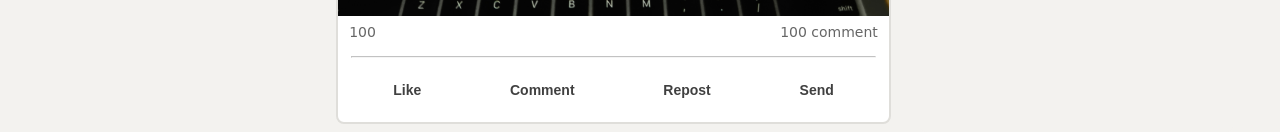
==== commit 0d46c6b7: "Complete Linkedin clone project" ====
--- a/index1.html
+++ b/index1.html
@@ -340,7 +340,7 @@
                             <div class="all-links">
 
                                 <div class="list1">
-                                    <a href="#">MEA to evacuate Indians from Iran</a><br>
+                                    <a href="#">MEA to evacuate Indians from Iran.</a><br>
                                     <span>1d ago<i class="fa-solid fa-circle" class="icons-dot"></i>4,450 readers</span>
                                 </div>
                                 <div class="list1">
@@ -449,54 +449,6 @@
                                     </div>
 
                                 </div>
-
-                                <!-- <ul>
-                                    <li>
-                                        <a href="#">
-                                            <div class="game1">
-
-                                                <img src="./assets/orange_icon_128.png" alt="">
-                                                <div class="game1-info">
-                                                   
-                                                   <div class="content">
-                                                        <span class="game-name">Zip #306</span><br>
-                                                        <span class="game-state">16 connections played</span>
-                                                    </div>
-
-                                                    <div class="game1-icon">
-                                                        <i class="fa-solid fa-chevron-right"></i>
-                                                    </div>
-                                                  
-                                                </div>
-
-                                            </div>
-                                        </a>
-                                    </li>
-                                     <li>
-                                        <a href="#">
-                                            <div class="game2">
-                                                <img src="./assets/icon_128.png" alt="">
-                                                <div class="game2-info"></div>
-                                            </div>
-                                        </a>
-                                    </li>
-                                    <li>
-                                        <a href="#">
-                                            <div class="game3">
-                                                <img src="./assets/blue_yellow_icon_128.png" alt="">
-                                                <div class="game3-info"></div>
-                                            </div>
-                                        </a>
-                                    </li>
-                                    <li>
-                                        <a href="#">
-                                            <div class="game4">
-                                                <img src="./assets/grid_icon_128_v2.png" alt="">
-                                                <div class="game4-info"></div>
-                                            </div>
-                                        </a>
-                                    </li>
-                                </ul> -->
 
                             </div>
 
